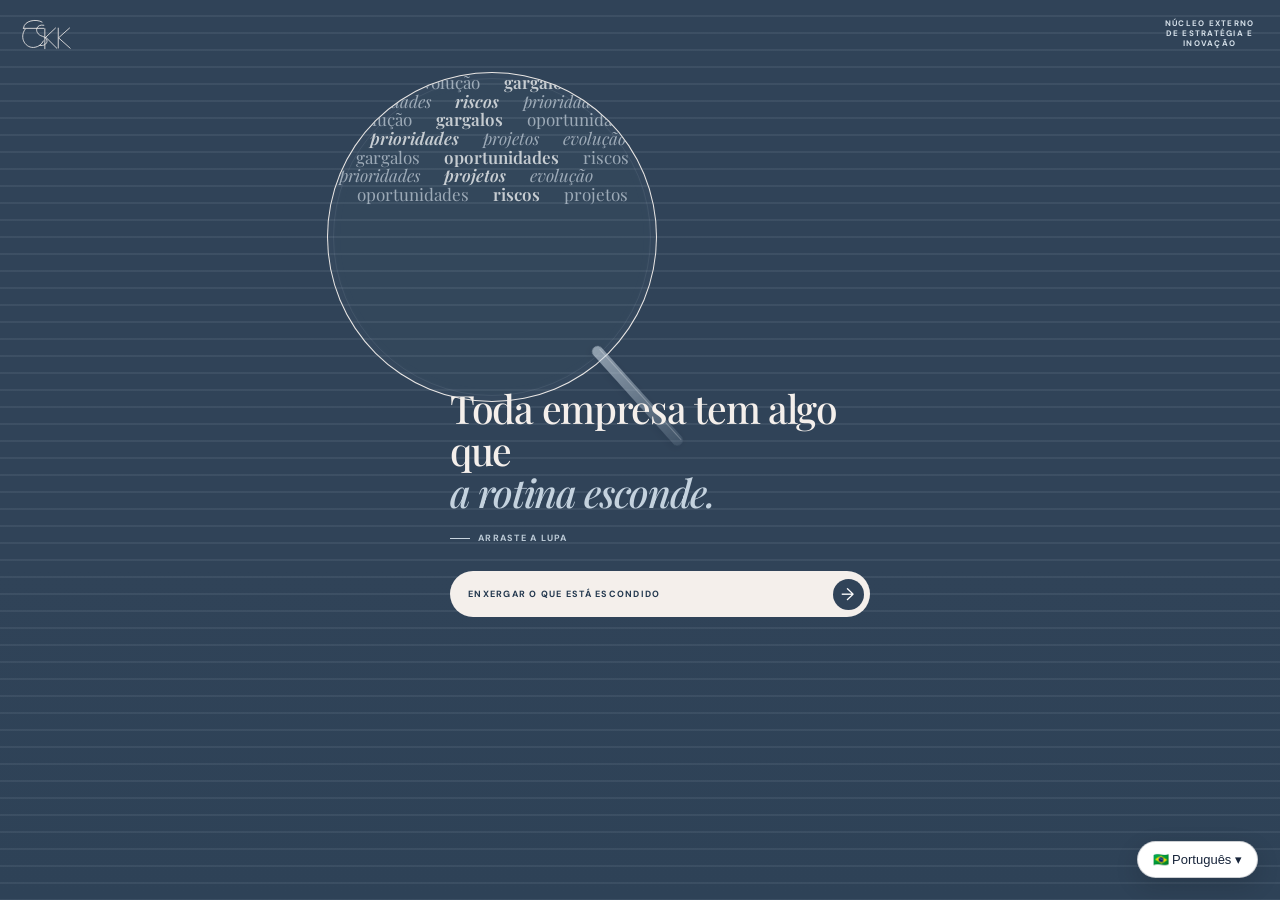
==== index.html @ 3abeeb2f "Corrige rastreamento da lupa com eventos globais do mouse e ponteiro" ====
<!DOCTYPE html>
<html lang="pt-BR">
<head>
<meta charset="UTF-8">
<meta name="viewport" content="width=device-width, initial-scale=1">
<meta name="theme-color" content="#304358">
<meta name="description" content="CSK — Núcleo Externo de Estratégia e Inovação. Toda empresa tem algo que a rotina esconde.">
<title>CSK · Núcleo Externo de Estratégia e Inovação</title>
<link rel="preconnect" href="https://fonts.googleapis.com">
<link rel="preconnect" href="https://fonts.gstatic.com" crossorigin>
<link href="https://fonts.googleapis.com/css2?family=DM+Sans:wght@400;500;600;700&family=Playfair+Display:ital,wght@0,500;0,600;1,500&display=swap" rel="stylesheet">
<style>
:root{--bg:#304358;--paper:#f4efeb;--soft:#b9c9d7;--line:rgba(207,220,232,.16);--ink:#304358}
*{box-sizing:border-box}
html,body{margin:0;width:100%;min-height:100%;background:var(--bg)}
body{min-height:100vh;min-height:100svh;overflow:hidden;color:var(--paper);font-family:"DM Sans",sans-serif}
.stage{position:relative;isolation:isolate;min-height:100vh;min-height:100svh;overflow:hidden;background:linear-gradient(180deg,#304358 0%,#304358 63%,#2e4257 100%)}
.stage:before{content:"";position:absolute;inset:0;z-index:-1;background:repeating-linear-gradient(to bottom,transparent 0,transparent 15px,var(--line) 16px,transparent 17px);pointer-events:none}
header{position:absolute;left:clamp(18px,1.3vw,25px);right:clamp(18px,1.3vw,25px);top:16px;display:flex;justify-content:space-between;align-items:flex-start;z-index:4}
.logo{display:block;width:61px;height:43px;color:#f3efed}
.logo svg{width:100%;height:100%;display:block}
.descriptor{margin-top:2px;text-align:center;color:#d4dfe8;font-size:8px;line-height:1.28;letter-spacing:1.25px;font-weight:700;text-transform:uppercase;min-width:105px}
main{position:relative;width:420px;margin-left:calc(50% - 190px);padding-top:72px;padding-bottom:42px}
.visual{height:318px;position:relative;width:330px;margin-left:-120px;pointer-events:none}
.lens{position:fixed;top:72px;left:calc(50% - 313px);z-index:1;width:330px;height:330px;border:1.5px solid rgba(246,242,239,.94);border-radius:50%;overflow:hidden;background:rgba(205,221,234,.025);box-shadow:inset 0 0 20px rgba(226,236,244,.035);pointer-events:none;user-select:none;will-change:left,top}
.lens:before{content:"";position:absolute;inset:5px;border:1px solid rgba(229,237,243,.07);border-radius:50%;pointer-events:none}
.lens:active{cursor:grabbing}
.reveal-field{position:fixed;inset:0;z-index:0;pointer-events:none;overflow:hidden;--reveal-x:39.3vw;--reveal-y:237px;mask-image:radial-gradient(circle 163px at var(--reveal-x) var(--reveal-y),#000 0 94%,transparent 100%);-webkit-mask-image:radial-gradient(circle 163px at var(--reveal-x) var(--reveal-y),#000 0 94%,transparent 100%)}\n.words{position:absolute;inset:-4px -42px;display:flex;flex-direction:column;justify-content:center;gap:17px;transform:rotate(-1deg);pointer-events:none}\n.reveal-field .words{inset:-20px -5%;gap:24px;justify-content:flex-start;top:10%;height:100%;transform:rotate(-2deg)}
.word-row{display:flex;justify-content:center;align-items:center;gap:24px;white-space:nowrap;font-family:"Playfair Display",serif;font-size:17px;line-height:1.1;color:rgba(221,231,239,.62);animation:drift 16s ease-in-out infinite alternate}
.word-row:nth-child(even){transform:translateX(-26px);font-style:italic;animation-duration:21s}
.word-row span:nth-child(2){color:rgba(240,242,242,.78);font-weight:600}
.handle{position:fixed;z-index:1;left:calc(50% - 46px);top:342px;width:130px;height:11px;border-radius:9px;background:linear-gradient(90deg,rgba(207,220,231,.6),rgba(180,198,213,.12));transform:rotate(48deg);transform-origin:left center;box-shadow:0 2px 9px rgba(13,27,42,.12);pointer-events:none;will-change:left,top}
.handle:after{content:"";position:absolute;left:5px;right:3px;top:2px;height:1px;background:rgba(255,255,255,.25)}
.copy{position:relative;z-index:2;margin-top:-3px;width:420px}
h1{margin:0 0 20px;font-family:"Playfair Display",serif;font-weight:500;font-size:clamp(34px,3.05vw,41px);line-height:1.08;letter-spacing:-1.3px;color:var(--paper)}
h1 em{display:block;color:#c4d2de;font-weight:500}
.instruction{display:flex;align-items:center;gap:8px;margin:0 0 27px 0;color:#bdcbd7;font-size:9px;line-height:1.2;font-weight:700;letter-spacing:1.25px;text-transform:uppercase}
.instruction:before{content:"";width:20px;height:1px;background:#c7d3dd}
.cta{display:flex;align-items:center;justify-content:space-between;width:420px;height:46px;padding:5px 6px 5px 18px;border-radius:30px;background:var(--paper);color:#24394f;text-decoration:none;font-size:9px;letter-spacing:1.25px;font-weight:700;transition:background .2s,transform .2s}
.cta:hover{background:#fffaf7;transform:translateY(-1px)}
.cta:focus-visible{outline:2px solid #b9dfe7;outline-offset:4px}
.arrow{width:31px;height:31px;border-radius:50%;display:grid;place-items:center;background:#304358;color:#fff;font-size:17px;font-weight:400;line-height:1}
@keyframes float-scene{0%,100%{transform:translateY(0)}50%{transform:translateY(-13px)}}
@keyframes drift{from{translate:-5px 0}to{translate:5px 0}}
@media(min-height:800px){main{padding-top:72px}}
@media(max-width:700px){
 body{overflow:auto}.stage{min-height:100svh;overflow:hidden}
 header{top:20px;left:20px;right:20px}.logo{width:55px;height:39px}.descriptor{font-size:7px;letter-spacing:1px}
 main{width:min(420px,calc(100% - 42px));margin:0 auto;padding-top:clamp(135px,20vh,175px);padding-bottom:36px}
 .visual{width:100%;height:clamp(250px,72vw,318px);margin-left:0}
 .lens{width:330px;height:330px;left:0;transform:none}
 .words{inset:-4px -35px;gap:15px}.word-row{font-size:15px;gap:18px}
 .handle{width:130px}
 .copy{width:100%;margin-top:-3px}h1{font-size:clamp(32px,8.6vw,40px);letter-spacing:-1px}
 .cta{width:100%;height:46px;font-size:8px;letter-spacing:.9px;padding-left:12px}
}

@media(max-width:360px){.word-row{font-size:13px;gap:13px}.cta{font-size:7px;letter-spacing:.7px}}
@media(prefers-reduced-motion:reduce){*,*:before,*:after{animation:none!important;transition:none!important}}
</style>
  <script src="i18n.js"></script>
</head>
<body>
<div class="stage">
<header>
<a class="logo" href="/" aria-label="CSK"><svg viewBox="0 0 100 66" role="img" aria-label="CSK"><g fill="none" stroke="currentColor" stroke-width="1.35"><path d="M8 18H43M9 18C10 5 30 2 40 8M12 19C1 34 13 52 28 49C34 48 39 44 42 38"/><path d="M43 13C28 10 26 27 40 31C53 35 48 48 35 46"/><path d="M44 18V52M44 34L62 17M46 33L64 51"/><path d="M66 17V51M66 34L85 17M67 34L86 51"/></g><text x="8" y="55" fill="currentColor" font-family="Georgia,serif" font-size="10" opacity=".7"> </text></svg></a>
<div class="descriptor">NÚCLEO EXTERNO<br>DE ESTRATÉGIA E<br>INOVAÇÃO</div>
</header>
<main>
<div class="visual" aria-label="Lupa com palavras ligadas à estratégia empresarial">
<div class="lens" id="lens" role="img" aria-label="Evolução, gargalos, riscos, prioridades, projetos e oportunidades">
<div class="words" aria-hidden="true">
<div class="word-row"><span>evolução</span><span>gargalos</span></div>
<div class="word-row"><span>oportunidades</span><span>riscos</span><span>prioridades</span></div>
<div class="word-row"><span>evolução</span><span>gargalos</span><span>oportunidades</span></div>
<div class="word-row"><span>riscos</span><span>prioridades</span><span>projetos</span><span>evolução</span></div>
<div class="word-row"><span>gargalos</span><span>oportunidades</span><span>riscos</span></div>
<div class="word-row"><span>prioridades</span><span>projetos</span><span>evolução</span></div>
<div class="word-row"><span>oportunidades</span><span>riscos</span><span>projetos</span></div>
</div></div><div class="handle" aria-hidden="true"></div>
</div>
<section class="copy">
<h1>Toda empresa tem algo<br>que <em>a rotina esconde.</em></h1>
<div class="instruction">ARRASTE A LUPA</div>
<a class="cta" href="/institucional.html"><span>ENXERGAR O QUE ESTÁ ESCONDIDO</span><span class="arrow" aria-hidden="true">→</span></a>
</section>
</main>
</div>
<script>
(function(){
  const lens=document.getElementById('lens');
  const handle=document.getElementById('handle');
  const field=document.getElementById('revealField');
  if(!lens||!handle||!field)return;
  let raf=0, currentX=0,currentY=72,targetX=0,targetY=72;
  const radius=165;
  function update(){
    const dx=targetX-currentX,dy=targetY-currentY;
    currentX+=dx*0.22; currentY+=dy*0.22;
    if(Math.abs(dx)<0.4)currentX=targetX;
    if(Math.abs(dy)<0.4)currentY=targetY;
    lens.style.left=currentX+'px';
    lens.style.top=currentY+'px';
    handle.style.left=(currentX+267)+'px';
    handle.style.top=(currentY+270)+'px';
    field.style.setProperty('--reveal-x',(currentX+radius)+'px');
    field.style.setProperty('--reveal-y',(currentY+radius)+'px');
    if(Math.abs(targetX-currentX)>.4||Math.abs(targetY-currentY)>.4)raf=requestAnimationFrame(update);
    else raf=0;
  }
  function onMove(event){
    targetX=Math.max(0,Math.min(window.innerWidth-330,event.clientX-165));
    targetY=Math.max(0,Math.min(window.innerHeight-330,event.clientY-165));
    if(!raf)raf=requestAnimationFrame(update);
  }
  function resetPosition(){
    targetX=Math.max(0,Math.min(window.innerWidth-330,window.innerWidth*.393-165));
    targetY=72;
    if(!raf)raf=requestAnimationFrame(update);
  }
  currentX=targetX=Math.max(0,Math.min(window.innerWidth-330,window.innerWidth*.393-165));
  lens.style.left=currentX+'px';lens.style.top=currentY+'px';
  handle.style.left=(currentX+267)+'px';handle.style.top=(currentY+270)+'px';
  field.style.setProperty('--reveal-x',(currentX+165)+'px');
  field.style.setProperty('--reveal-y',(currentY+165)+'px');
  document.addEventListener('mousemove',onMove,{passive:true});
  document.addEventListener('pointermove',onMove,{passive:true});
  window.addEventListener('resize',resetPosition);
})();
</script>
</body>
</html>
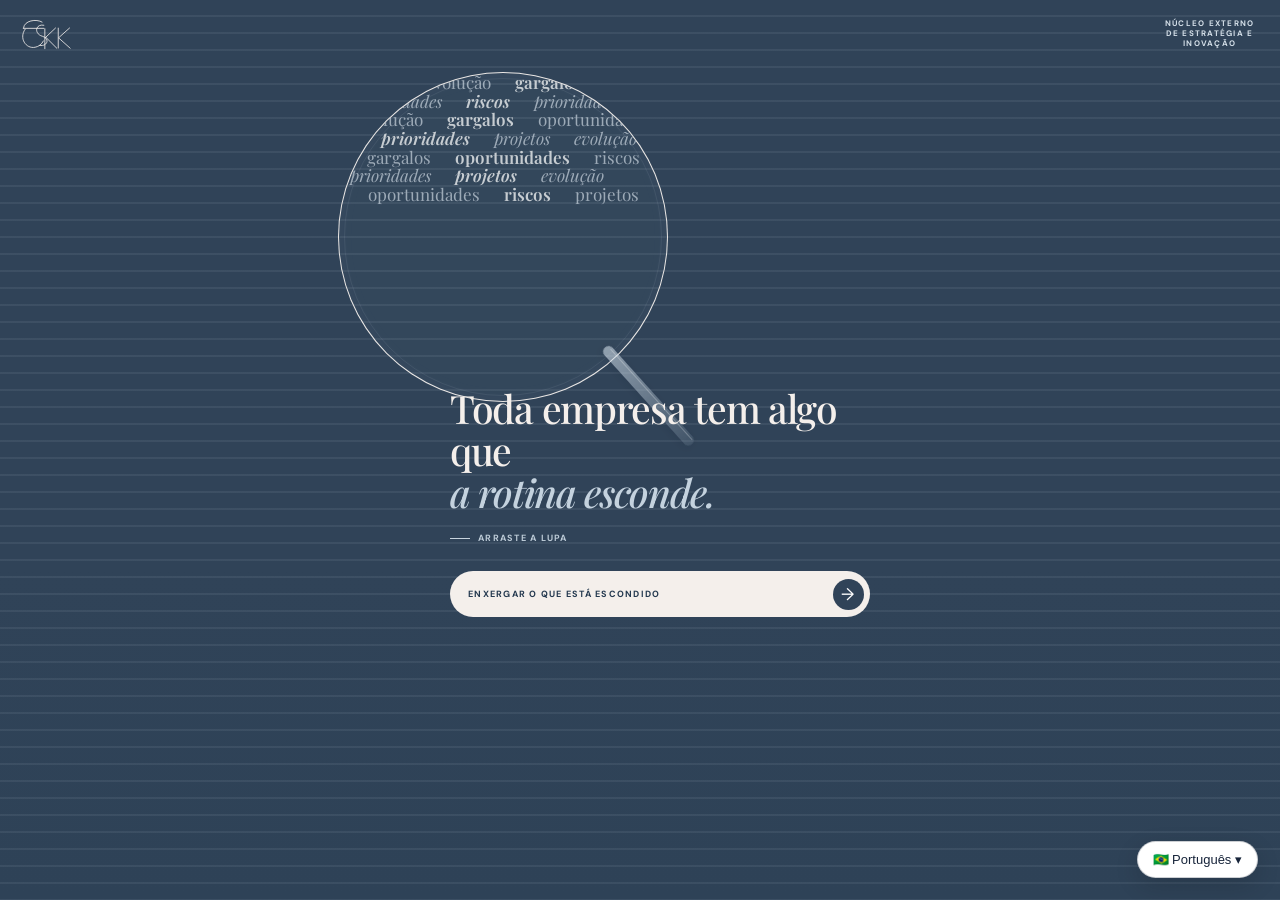
==== commit e2c6df6b: "Adiciona efeito de revelação em tela cheia ao botão principal" ====
--- a/index.html
+++ b/index.html
@@ -57,11 +57,48 @@
 
 @media(max-width:360px){.word-row{font-size:13px;gap:13px}.cta{font-size:7px;letter-spacing:.7px}}
 @media(prefers-reduced-motion:reduce){*,*:before,*:after{animation:none!important;transition:none!important}}
+
+/* Revelação em tela cheia acionada pelo botão principal */
+.full-reveal{position:absolute;inset:0;z-index:0;overflow:hidden;opacity:0;pointer-events:none;
+  background:radial-gradient(ellipse at 48% 88%,rgba(0,126,255,.92) 0%,rgba(0,91,201,.58) 25%,transparent 62%),
+             linear-gradient(180deg,#263b55 0%,#24466d 58%,#0758a8 100%);
+  transition:opacity 1s ease}
+.full-words{position:absolute;inset:7% -7% auto;display:flex;flex-direction:column;gap:25px;
+  transform:rotate(-2deg);width:114%;min-height:95%;justify-content:flex-start}
+.full-words .word-row{justify-content:space-around;gap:30px;font-size:clamp(15px,1.35vw,20px);
+  color:rgba(204,222,241,.58);animation:fullDrift 18s ease-in-out infinite alternate}
+.full-words .word-row:nth-child(even){animation-duration:23s}
+@keyframes fullDrift{from{translate:-18px 0}to{translate:18px 0}}
+.stage.is-revealed{background:linear-gradient(180deg,#263b55 0%,#24466d 58%,#0758a8 100%)}
+.stage.is-revealed .full-reveal{opacity:1}
+.stage.is-revealed .lens,.stage.is-revealed .handle{opacity:0;transform:scale(1.08);transition:opacity .8s ease,transform 1s ease}
+.stage.is-revealed .copy{transform:translateY(76px);transition:transform 1s cubic-bezier(.2,.75,.25,1)}
+.stage.is-revealed .instruction{opacity:.9}
+.stage.is-revealed .cta{box-shadow:0 12px 34px rgba(0,22,55,.22)}
+.lens,.handle{transition:opacity .8s ease,transform 1s ease}
+.copy{transition:transform 1s cubic-bezier(.2,.75,.25,1)}
+@media(max-width:700px){
+ .full-words{top:7%;gap:22px;width:145%;left:-22%}
+ .full-words .word-row{font-size:13px;gap:18px}
+ .stage.is-revealed .copy{transform:translateY(48px)}
+}
+@media(prefers-reduced-motion:reduce){.full-reveal,.lens,.handle,.copy{transition:none!important}}
+
 </style>
   <script src="i18n.js"></script>
 </head>
 <body>
 <div class="stage">
+<div class="full-reveal" aria-hidden="true">
+  <div class="full-words">
+    <div class="word-row"><span>evolução</span><span>gargalos</span><span>oportunidades</span><span>riscos</span><span>prioridades</span><span>projetos</span></div>
+    <div class="word-row"><span>prioridades</span><span>projetos</span><span>evolução</span><span>gargalos</span><span>oportunidades</span><span>riscos</span></div>
+    <div class="word-row"><span>gargalos</span><span>oportunidades</span><span>riscos</span><span>prioridades</span><span>projetos</span><span>evolução</span></div>
+    <div class="word-row"><span>riscos</span><span>prioridades</span><span>projetos</span><span>evolução</span><span>gargalos</span><span>oportunidades</span></div>
+    <div class="word-row"><span>oportunidades</span><span>riscos</span><span>prioridades</span><span>projetos</span><span>evolução</span><span>gargalos</span></div>
+    <div class="word-row"><span>evolução</span><span>projetos</span><span>gargalos</span><span>riscos</span><span>oportunidades</span><span>prioridades</span></div>
+  </div>
+</div>
 <header>
 <a class="logo" href="/" aria-label="CSK"><svg viewBox="0 0 100 66" role="img" aria-label="CSK"><g fill="none" stroke="currentColor" stroke-width="1.35"><path d="M8 18H43M9 18C10 5 30 2 40 8M12 19C1 34 13 52 28 49C34 48 39 44 42 38"/><path d="M43 13C28 10 26 27 40 31C53 35 48 48 35 46"/><path d="M44 18V52M44 34L62 17M46 33L64 51"/><path d="M66 17V51M66 34L85 17M67 34L86 51"/></g><text x="8" y="55" fill="currentColor" font-family="Georgia,serif" font-size="10" opacity=".7"> </text></svg></a>
 <div class="descriptor">NÚCLEO EXTERNO<br>DE ESTRATÉGIA E<br>INOVAÇÃO</div>
@@ -77,55 +114,66 @@
 <div class="word-row"><span>gargalos</span><span>oportunidades</span><span>riscos</span></div>
 <div class="word-row"><span>prioridades</span><span>projetos</span><span>evolução</span></div>
 <div class="word-row"><span>oportunidades</span><span>riscos</span><span>projetos</span></div>
-</div></div><div class="handle" aria-hidden="true"></div>
+</div></div><div class="handle" id="handle" aria-hidden="true"></div>
 </div>
 <section class="copy">
 <h1>Toda empresa tem algo<br>que <em>a rotina esconde.</em></h1>
 <div class="instruction">ARRASTE A LUPA</div>
-<a class="cta" href="/institucional.html"><span>ENXERGAR O QUE ESTÁ ESCONDIDO</span><span class="arrow" aria-hidden="true">→</span></a>
+<a class="cta" id="revealCta" href="/institucional.html" aria-expanded="false"><span>ENXERGAR O QUE ESTÁ ESCONDIDO</span><span class="arrow" aria-hidden="true">→</span></a>
 </section>
 </main>
 </div>
 <script>
-(function(){
-  const lens=document.getElementById('lens');
-  const handle=document.getElementById('handle');
-  const field=document.getElementById('revealField');
-  if(!lens||!handle||!field)return;
-  let raf=0, currentX=0,currentY=72,targetX=0,targetY=72;
-  const radius=165;
-  function update(){
-    const dx=targetX-currentX,dy=targetY-currentY;
-    currentX+=dx*0.22; currentY+=dy*0.22;
-    if(Math.abs(dx)<0.4)currentX=targetX;
-    if(Math.abs(dy)<0.4)currentY=targetY;
-    lens.style.left=currentX+'px';
-    lens.style.top=currentY+'px';
-    handle.style.left=(currentX+267)+'px';
-    handle.style.top=(currentY+270)+'px';
-    field.style.setProperty('--reveal-x',(currentX+radius)+'px');
-    field.style.setProperty('--reveal-y',(currentY+radius)+'px');
-    if(Math.abs(targetX-currentX)>.4||Math.abs(targetY-currentY)>.4)raf=requestAnimationFrame(update);
+(() => {
+  const stage=document.querySelector(".stage");
+  const lens=document.getElementById("lens");
+  const handle=document.getElementById("handle");
+  const cta=document.getElementById("revealCta");
+  const instruction=document.querySelector(".instruction");
+  if(!stage||!lens||!handle||!cta)return;
+
+  // O primeiro clique revela a composição completa; o clique seguinte segue para a página institucional.
+  cta.addEventListener("click",event=>{
+    if(!stage.classList.contains("is-revealed")){
+      event.preventDefault();
+      stage.classList.add("is-revealed");
+      cta.setAttribute("aria-expanded","true");
+      cta.querySelector("span:first-child").textContent="CONHEÇA A CSK E NOSSA ESTRATÉGIA";
+      if(instruction)instruction.textContent="NOVAS PERSPECTIVAS PARA SUA EMPRESA";
+    }
+  });
+
+  // Permite arrastar a lupa antes de ativar a revelação.
+  let dragging=false,raf=0;
+  let x=Math.max(0,Math.min(innerWidth-330,innerWidth*.393-165));
+  let y=72,tx=x,ty=y;
+  const paint=()=>{
+    const dx=tx-x,dy=ty-y;
+    x+=dx*.24;y+=dy*.24;
+    lens.style.left=x+"px";lens.style.top=y+"px";
+    handle.style.left=(x+267)+"px";handle.style.top=(y+270)+"px";
+    if(Math.abs(dx)>.5||Math.abs(dy)>.5)raf=requestAnimationFrame(paint);
     else raf=0;
-  }
-  function onMove(event){
-    targetX=Math.max(0,Math.min(window.innerWidth-330,event.clientX-165));
-    targetY=Math.max(0,Math.min(window.innerHeight-330,event.clientY-165));
-    if(!raf)raf=requestAnimationFrame(update);
-  }
-  function resetPosition(){
-    targetX=Math.max(0,Math.min(window.innerWidth-330,window.innerWidth*.393-165));
-    targetY=72;
-    if(!raf)raf=requestAnimationFrame(update);
-  }
-  currentX=targetX=Math.max(0,Math.min(window.innerWidth-330,window.innerWidth*.393-165));
-  lens.style.left=currentX+'px';lens.style.top=currentY+'px';
-  handle.style.left=(currentX+267)+'px';handle.style.top=(currentY+270)+'px';
-  field.style.setProperty('--reveal-x',(currentX+165)+'px');
-  field.style.setProperty('--reveal-y',(currentY+165)+'px');
-  document.addEventListener('mousemove',onMove,{passive:true});
-  document.addEventListener('pointermove',onMove,{passive:true});
-  window.addEventListener('resize',resetPosition);
+  };
+  lens.addEventListener("pointerdown",e=>{
+    if(stage.classList.contains("is-revealed"))return;
+    dragging=true;lens.setPointerCapture?.(e.pointerId);e.preventDefault();
+  });
+  window.addEventListener("pointermove",e=>{
+    if(!dragging)return;
+    tx=Math.max(0,Math.min(innerWidth-330,e.clientX-165));
+    ty=Math.max(0,Math.min(innerHeight-330,e.clientY-165));
+    if(!raf)raf=requestAnimationFrame(paint);
+  });
+  window.addEventListener("pointerup",()=>dragging=false);
+  window.addEventListener("pointercancel",()=>dragging=false);
+  window.addEventListener("resize",()=>{
+    if(dragging)return;
+    tx=Math.max(0,Math.min(innerWidth-330,innerWidth*.393-165));
+    if(!raf)raf=requestAnimationFrame(paint);
+  });
+  lens.style.left=x+"px";lens.style.top=y+"px";
+  handle.style.left=(x+267)+"px";handle.style.top=(y+270)+"px";
 })();
 </script>
 </body>
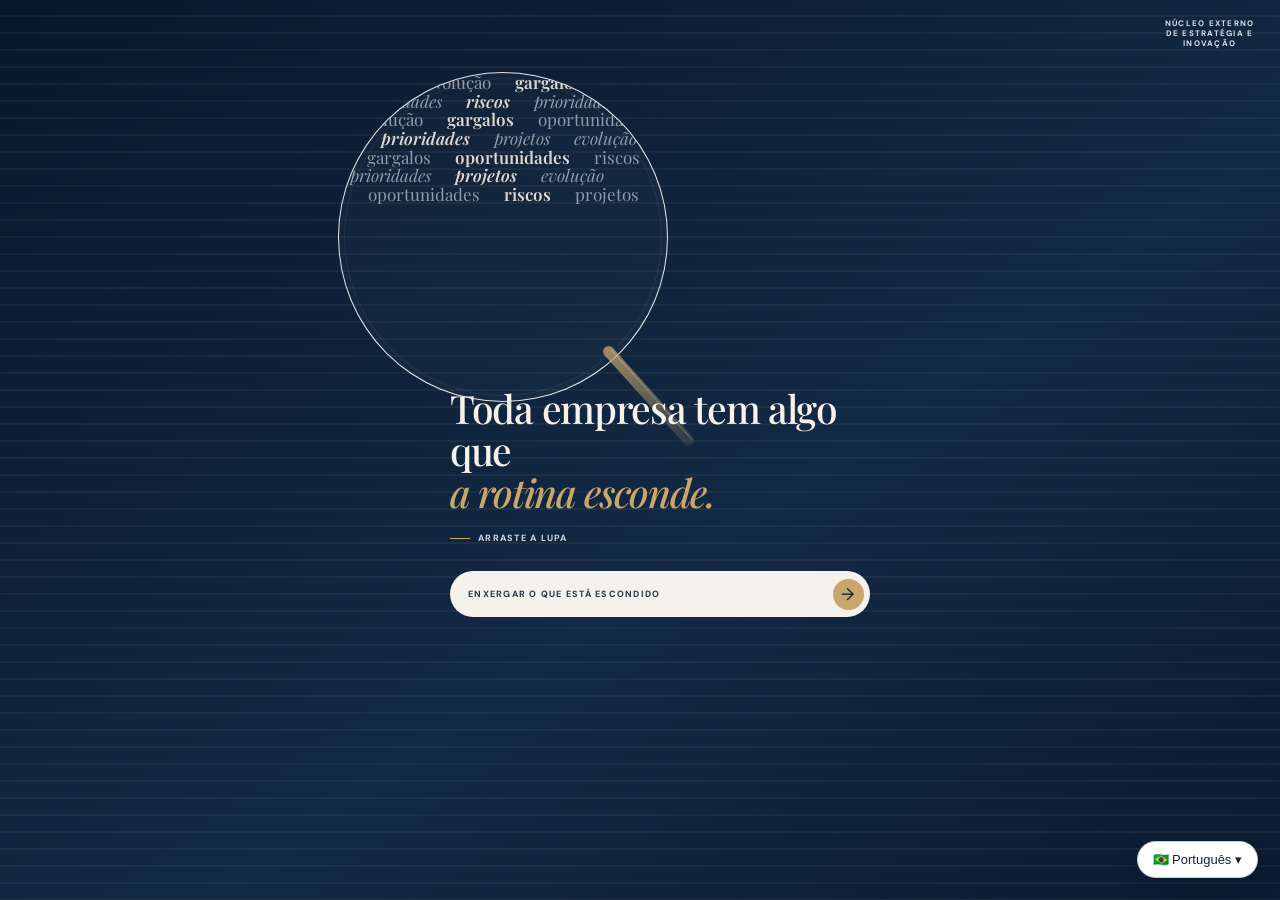
==== commit 5b05ebbb: "Atualiza identidade visual da página de entrada CSK" ====
--- a/index.html
+++ b/index.html
@@ -3,49 +3,49 @@
 <head>
 <meta charset="UTF-8">
 <meta name="viewport" content="width=device-width, initial-scale=1">
-<meta name="theme-color" content="#304358">
-<meta name="description" content="CSK — Núcleo Externo de Estratégia e Inovação. Toda empresa tem algo que a rotina esconde.">
-<title>CSK · Núcleo Externo de Estratégia e Inovação</title>
+<meta name="theme-color" content="#101f35">
+<meta name="description" content="CSK — Cardoso Sena Kruschewsky Advogados. Núcleo Externo de Estratégia e Inovação.">
+<title>CSK | Cardoso Sena Kruschewsky — Estratégia e Inovação</title>
 <link rel="preconnect" href="https://fonts.googleapis.com">
 <link rel="preconnect" href="https://fonts.gstatic.com" crossorigin>
 <link href="https://fonts.googleapis.com/css2?family=DM+Sans:wght@400;500;600;700&family=Playfair+Display:ital,wght@0,500;0,600;1,500&display=swap" rel="stylesheet">
 <style>
-:root{--bg:#304358;--paper:#f4efeb;--soft:#b9c9d7;--line:rgba(207,220,232,.16);--ink:#304358}
+:root{--bg:#101f35;--paper:#f5f1eb;--soft:#c9d4df;--line:rgba(222,198,153,.12);--ink:#101f35;--gold:#c9a66b}
 *{box-sizing:border-box}
 html,body{margin:0;width:100%;min-height:100%;background:var(--bg)}
 body{min-height:100vh;min-height:100svh;overflow:hidden;color:var(--paper);font-family:"DM Sans",sans-serif}
-.stage{position:relative;isolation:isolate;min-height:100vh;min-height:100svh;overflow:hidden;background:linear-gradient(180deg,#304358 0%,#304358 63%,#2e4257 100%)}
+.stage{position:relative;isolation:isolate;min-height:100vh;min-height:100svh;overflow:hidden;background:linear-gradient(145deg,#09172b 0%,#122944 58%,#0b1b31 100%)}
 .stage:before{content:"";position:absolute;inset:0;z-index:-1;background:repeating-linear-gradient(to bottom,transparent 0,transparent 15px,var(--line) 16px,transparent 17px);pointer-events:none}
 header{position:absolute;left:clamp(18px,1.3vw,25px);right:clamp(18px,1.3vw,25px);top:16px;display:flex;justify-content:space-between;align-items:flex-start;z-index:4}
-.logo{display:block;width:61px;height:43px;color:#f3efed}
-.logo svg{width:100%;height:100%;display:block}
-.descriptor{margin-top:2px;text-align:center;color:#d4dfe8;font-size:8px;line-height:1.28;letter-spacing:1.25px;font-weight:700;text-transform:uppercase;min-width:105px}
+.logo{display:block;width:auto;height:auto;color:#f5f1eb}
+.brand-lockup{display:flex;align-items:center;gap:13px;color:#f5f1eb;text-decoration:none}.brand-mark{font-family:"Playfair Display",serif;font-size:39px;line-height:1;letter-spacing:-5px;font-weight:500}.brand-divider{width:1px;height:43px;background:var(--gold);opacity:.9}.brand-name{font-family:"Playfair Display",serif;font-size:13px;line-height:1.05;letter-spacing:.02em;text-transform:uppercase}.brand-name small{display:block;margin-top:5px;color:var(--gold);font-family:"DM Sans",sans-serif;font-size:7px;letter-spacing:4px;font-weight:600}
+.descriptor{margin-top:2px;text-align:center;color:#d8e0e8;font-size:8px;line-height:1.28;letter-spacing:1.25px;font-weight:700;text-transform:uppercase;min-width:105px}
 main{position:relative;width:420px;margin-left:calc(50% - 190px);padding-top:72px;padding-bottom:42px}
 .visual{height:318px;position:relative;width:330px;margin-left:-120px;pointer-events:none}
 .lens{position:fixed;top:72px;left:calc(50% - 313px);z-index:1;width:330px;height:330px;border:1.5px solid rgba(246,242,239,.94);border-radius:50%;overflow:hidden;background:rgba(205,221,234,.025);box-shadow:inset 0 0 20px rgba(226,236,244,.035);pointer-events:none;user-select:none;will-change:left,top}
 .lens:before{content:"";position:absolute;inset:5px;border:1px solid rgba(229,237,243,.07);border-radius:50%;pointer-events:none}
 .lens:active{cursor:grabbing}
 .reveal-field{position:fixed;inset:0;z-index:0;pointer-events:none;overflow:hidden;--reveal-x:39.3vw;--reveal-y:237px;mask-image:radial-gradient(circle 163px at var(--reveal-x) var(--reveal-y),#000 0 94%,transparent 100%);-webkit-mask-image:radial-gradient(circle 163px at var(--reveal-x) var(--reveal-y),#000 0 94%,transparent 100%)}\n.words{position:absolute;inset:-4px -42px;display:flex;flex-direction:column;justify-content:center;gap:17px;transform:rotate(-1deg);pointer-events:none}\n.reveal-field .words{inset:-20px -5%;gap:24px;justify-content:flex-start;top:10%;height:100%;transform:rotate(-2deg)}
-.word-row{display:flex;justify-content:center;align-items:center;gap:24px;white-space:nowrap;font-family:"Playfair Display",serif;font-size:17px;line-height:1.1;color:rgba(221,231,239,.62);animation:drift 16s ease-in-out infinite alternate}
+.word-row{display:flex;justify-content:center;align-items:center;gap:24px;white-space:nowrap;font-family:"Playfair Display",serif;font-size:17px;line-height:1.1;color:rgba(222,228,236,.62);animation:drift 16s ease-in-out infinite alternate}
 .word-row:nth-child(even){transform:translateX(-26px);font-style:italic;animation-duration:21s}
-.word-row span:nth-child(2){color:rgba(240,242,242,.78);font-weight:600}
-.handle{position:fixed;z-index:1;left:calc(50% - 46px);top:342px;width:130px;height:11px;border-radius:9px;background:linear-gradient(90deg,rgba(207,220,231,.6),rgba(180,198,213,.12));transform:rotate(48deg);transform-origin:left center;box-shadow:0 2px 9px rgba(13,27,42,.12);pointer-events:none;will-change:left,top}
+.word-row span:nth-child(2){color:rgba(248,241,230,.88);font-weight:600}
+.handle{position:fixed;z-index:1;left:calc(50% - 46px);top:342px;width:130px;height:11px;border-radius:9px;background:linear-gradient(90deg,rgba(201,166,107,.78),rgba(201,166,107,.12));transform:rotate(48deg);transform-origin:left center;box-shadow:0 2px 9px rgba(13,27,42,.12);pointer-events:none;will-change:left,top}
 .handle:after{content:"";position:absolute;left:5px;right:3px;top:2px;height:1px;background:rgba(255,255,255,.25)}
 .copy{position:relative;z-index:2;margin-top:-3px;width:420px}
 h1{margin:0 0 20px;font-family:"Playfair Display",serif;font-weight:500;font-size:clamp(34px,3.05vw,41px);line-height:1.08;letter-spacing:-1.3px;color:var(--paper)}
-h1 em{display:block;color:#c4d2de;font-weight:500}
-.instruction{display:flex;align-items:center;gap:8px;margin:0 0 27px 0;color:#bdcbd7;font-size:9px;line-height:1.2;font-weight:700;letter-spacing:1.25px;text-transform:uppercase}
-.instruction:before{content:"";width:20px;height:1px;background:#c7d3dd}
+h1 em{display:block;color:var(--gold);font-weight:500}
+.instruction{display:flex;align-items:center;gap:8px;margin:0 0 27px 0;color:#d2dbe5;font-size:9px;line-height:1.2;font-weight:700;letter-spacing:1.25px;text-transform:uppercase}
+.instruction:before{content:"";width:20px;height:1px;background:var(--gold)}
 .cta{display:flex;align-items:center;justify-content:space-between;width:420px;height:46px;padding:5px 6px 5px 18px;border-radius:30px;background:var(--paper);color:#24394f;text-decoration:none;font-size:9px;letter-spacing:1.25px;font-weight:700;transition:background .2s,transform .2s}
 .cta:hover{background:#fffaf7;transform:translateY(-1px)}
 .cta:focus-visible{outline:2px solid #b9dfe7;outline-offset:4px}
-.arrow{width:31px;height:31px;border-radius:50%;display:grid;place-items:center;background:#304358;color:#fff;font-size:17px;font-weight:400;line-height:1}
+.arrow{width:31px;height:31px;border-radius:50%;display:grid;place-items:center;background:#c9a66b;color:#101f35;font-size:17px;font-weight:400;line-height:1}
 @keyframes float-scene{0%,100%{transform:translateY(0)}50%{transform:translateY(-13px)}}
 @keyframes drift{from{translate:-5px 0}to{translate:5px 0}}
 @media(min-height:800px){main{padding-top:72px}}
 @media(max-width:700px){
  body{overflow:auto}.stage{min-height:100svh;overflow:hidden}
- header{top:20px;left:20px;right:20px}.logo{width:55px;height:39px}.descriptor{font-size:7px;letter-spacing:1px}
+ header{top:20px;left:20px;right:20px}.brand-lockup{gap:8px}.brand-mark{font-size:32px;letter-spacing:-4px}.brand-divider{height:34px}.brand-name{font-size:9px}.brand-name small{font-size:6px;letter-spacing:2.8px}.descriptor{font-size:6px;letter-spacing:.8px;min-width:88px}
  main{width:min(420px,calc(100% - 42px));margin:0 auto;padding-top:clamp(135px,20vh,175px);padding-bottom:36px}
  .visual{width:100%;height:clamp(250px,72vw,318px);margin-left:0}
  .lens{width:330px;height:330px;left:0;transform:none}
@@ -61,7 +61,7 @@
 /* Revelação em tela cheia acionada pelo botão principal */
 .full-reveal{position:absolute;inset:0;z-index:0;overflow:hidden;opacity:0;pointer-events:none;
   background:radial-gradient(ellipse at 48% 88%,rgba(0,126,255,.92) 0%,rgba(0,91,201,.58) 25%,transparent 62%),
-             linear-gradient(180deg,#263b55 0%,#24466d 58%,#0758a8 100%);
+             linear-gradient(180deg,#09172b 0%,#142b47 58%,#0b1b31 100%);
   transition:opacity 1s ease}
 .full-words{position:absolute;inset:7% -7% auto;display:flex;flex-direction:column;gap:25px;
   transform:rotate(-2deg);width:114%;min-height:95%;justify-content:flex-start}
@@ -132,15 +132,19 @@
   const instruction=document.querySelector(".instruction");
   if(!stage||!lens||!handle||!cta)return;
 
-  // O primeiro clique revela a composição completa; o clique seguinte segue para a página institucional.
+  // Um único clique inicia a animação e redireciona automaticamente.
   cta.addEventListener("click",event=>{
-    if(!stage.classList.contains("is-revealed")){
-      event.preventDefault();
-      stage.classList.add("is-revealed");
-      cta.setAttribute("aria-expanded","true");
-      cta.querySelector("span:first-child").textContent="CONHEÇA A CSK E NOSSA ESTRATÉGIA";
-      if(instruction)instruction.textContent="NOVAS PERSPECTIVAS PARA SUA EMPRESA";
-    }
+    event.preventDefault();
+    if(stage.classList.contains("is-revealed"))return;
+    stage.classList.add("is-revealed");
+    cta.setAttribute("aria-expanded","true");
+    cta.setAttribute("aria-disabled","true");
+    cta.style.pointerEvents="none";
+    cta.querySelector("span:first-child").textContent="ACESSANDO A CSK...";
+    if(instruction)instruction.textContent="NOVAS PERSPECTIVAS PARA SUA EMPRESA";
+    window.setTimeout(()=>{
+      window.location.assign(cta.href);
+    },900);
   });
 
   // Permite arrastar a lupa antes de ativar a revelação.
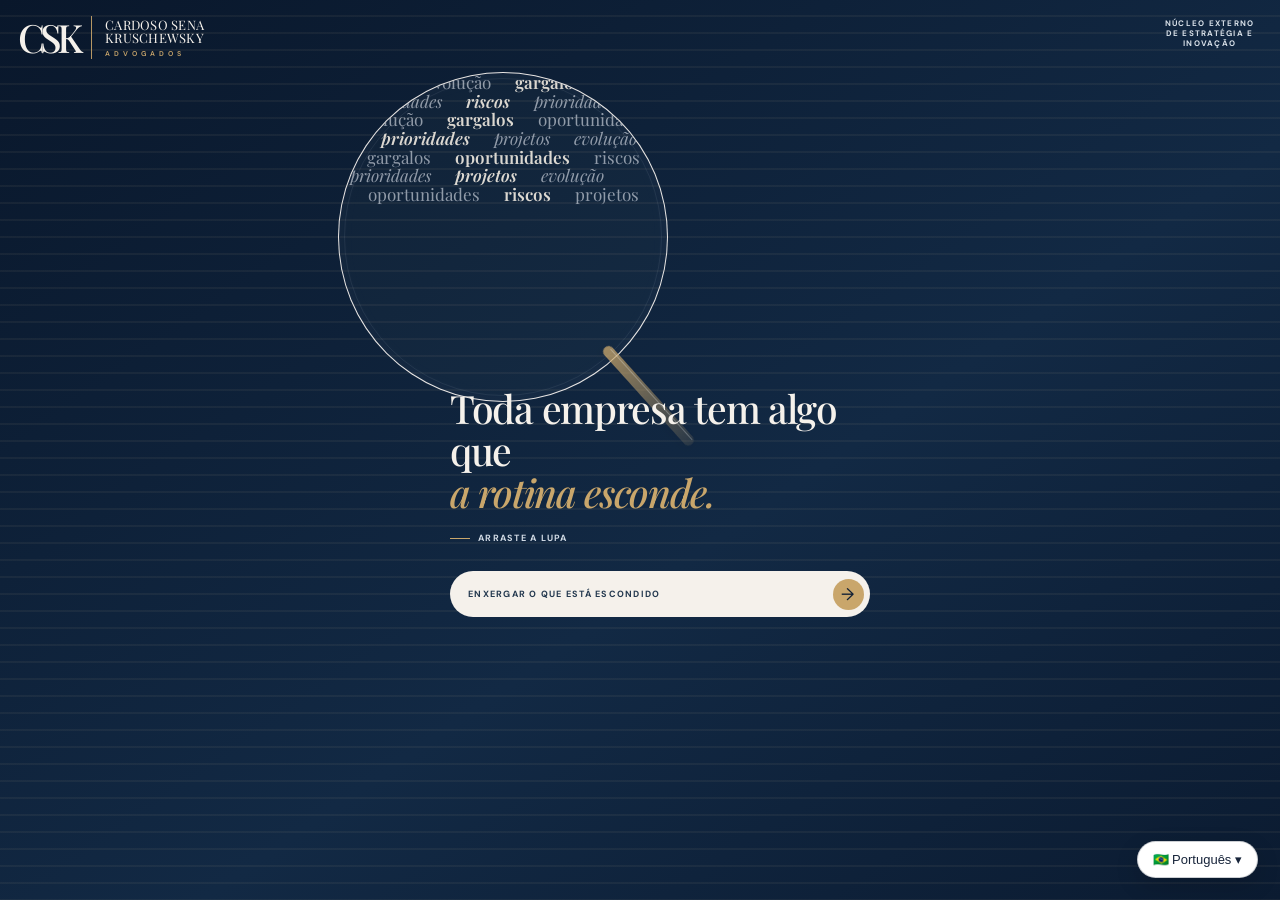
==== commit 617ffe66: "Aprimora assinatura visual CSK na página de entrada" ====
--- a/index.html
+++ b/index.html
@@ -60,7 +60,7 @@
 
 /* Revelação em tela cheia acionada pelo botão principal */
 .full-reveal{position:absolute;inset:0;z-index:0;overflow:hidden;opacity:0;pointer-events:none;
-  background:radial-gradient(ellipse at 48% 88%,rgba(0,126,255,.92) 0%,rgba(0,91,201,.58) 25%,transparent 62%),
+  background:radial-gradient(ellipse at 48% 88%,rgba(201,166,107,.30) 0%,rgba(201,166,107,.10) 25%,transparent 62%),
              linear-gradient(180deg,#09172b 0%,#142b47 58%,#0b1b31 100%);
   transition:opacity 1s ease}
 .full-words{position:absolute;inset:7% -7% auto;display:flex;flex-direction:column;gap:25px;
@@ -100,7 +100,7 @@
   </div>
 </div>
 <header>
-<a class="logo" href="/" aria-label="CSK"><svg viewBox="0 0 100 66" role="img" aria-label="CSK"><g fill="none" stroke="currentColor" stroke-width="1.35"><path d="M8 18H43M9 18C10 5 30 2 40 8M12 19C1 34 13 52 28 49C34 48 39 44 42 38"/><path d="M43 13C28 10 26 27 40 31C53 35 48 48 35 46"/><path d="M44 18V52M44 34L62 17M46 33L64 51"/><path d="M66 17V51M66 34L85 17M67 34L86 51"/></g><text x="8" y="55" fill="currentColor" font-family="Georgia,serif" font-size="10" opacity=".7"> </text></svg></a>
+<a class="brand-lockup" href="/" aria-label="CSK — Cardoso Sena Kruschewsky Advogados"><span class="brand-mark">CSK</span><span class="brand-divider" aria-hidden="true"></span><span class="brand-name">CARDOSO SENA<br>KRUSCHEWSKY<small>ADVOGADOS</small></span></a>
 <div class="descriptor">NÚCLEO EXTERNO<br>DE ESTRATÉGIA E<br>INOVAÇÃO</div>
 </header>
 <main>
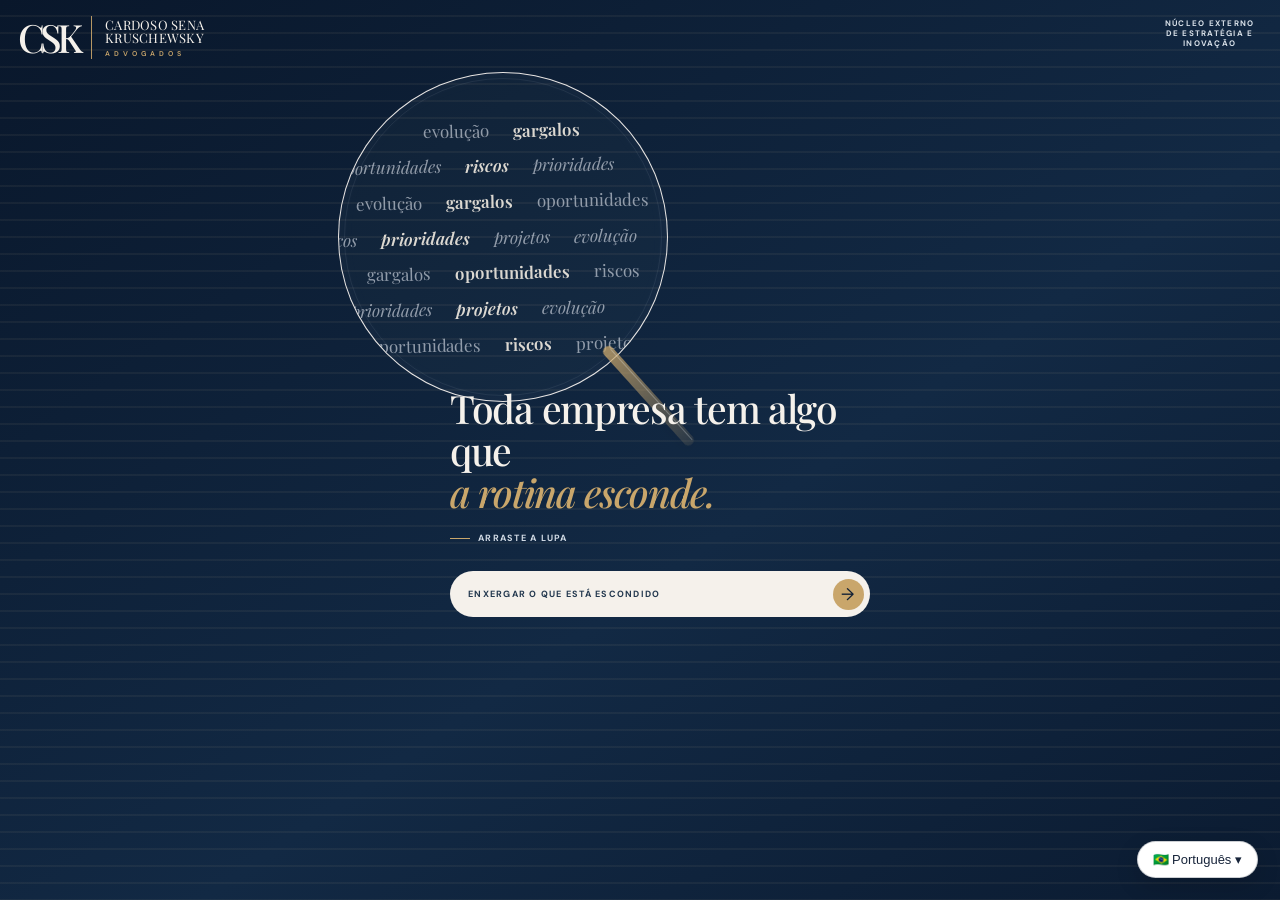
==== commit b507008a: "Corrige separadores de regras CSS da página de entrada" ====
--- a/index.html
+++ b/index.html
@@ -25,7 +25,9 @@
 .lens{position:fixed;top:72px;left:calc(50% - 313px);z-index:1;width:330px;height:330px;border:1.5px solid rgba(246,242,239,.94);border-radius:50%;overflow:hidden;background:rgba(205,221,234,.025);box-shadow:inset 0 0 20px rgba(226,236,244,.035);pointer-events:none;user-select:none;will-change:left,top}
 .lens:before{content:"";position:absolute;inset:5px;border:1px solid rgba(229,237,243,.07);border-radius:50%;pointer-events:none}
 .lens:active{cursor:grabbing}
-.reveal-field{position:fixed;inset:0;z-index:0;pointer-events:none;overflow:hidden;--reveal-x:39.3vw;--reveal-y:237px;mask-image:radial-gradient(circle 163px at var(--reveal-x) var(--reveal-y),#000 0 94%,transparent 100%);-webkit-mask-image:radial-gradient(circle 163px at var(--reveal-x) var(--reveal-y),#000 0 94%,transparent 100%)}\n.words{position:absolute;inset:-4px -42px;display:flex;flex-direction:column;justify-content:center;gap:17px;transform:rotate(-1deg);pointer-events:none}\n.reveal-field .words{inset:-20px -5%;gap:24px;justify-content:flex-start;top:10%;height:100%;transform:rotate(-2deg)}
+.reveal-field{position:fixed;inset:0;z-index:0;pointer-events:none;overflow:hidden;--reveal-x:39.3vw;--reveal-y:237px;mask-image:radial-gradient(circle 163px at var(--reveal-x) var(--reveal-y),#000 0 94%,transparent 100%);-webkit-mask-image:radial-gradient(circle 163px at var(--reveal-x) var(--reveal-y),#000 0 94%,transparent 100%)}
+.words{position:absolute;inset:-4px -42px;display:flex;flex-direction:column;justify-content:center;gap:17px;transform:rotate(-1deg);pointer-events:none}
+.reveal-field .words{inset:-20px -5%;gap:24px;justify-content:flex-start;top:10%;height:100%;transform:rotate(-2deg)}
 .word-row{display:flex;justify-content:center;align-items:center;gap:24px;white-space:nowrap;font-family:"Playfair Display",serif;font-size:17px;line-height:1.1;color:rgba(222,228,236,.62);animation:drift 16s ease-in-out infinite alternate}
 .word-row:nth-child(even){transform:translateX(-26px);font-style:italic;animation-duration:21s}
 .word-row span:nth-child(2){color:rgba(248,241,230,.88);font-weight:600}
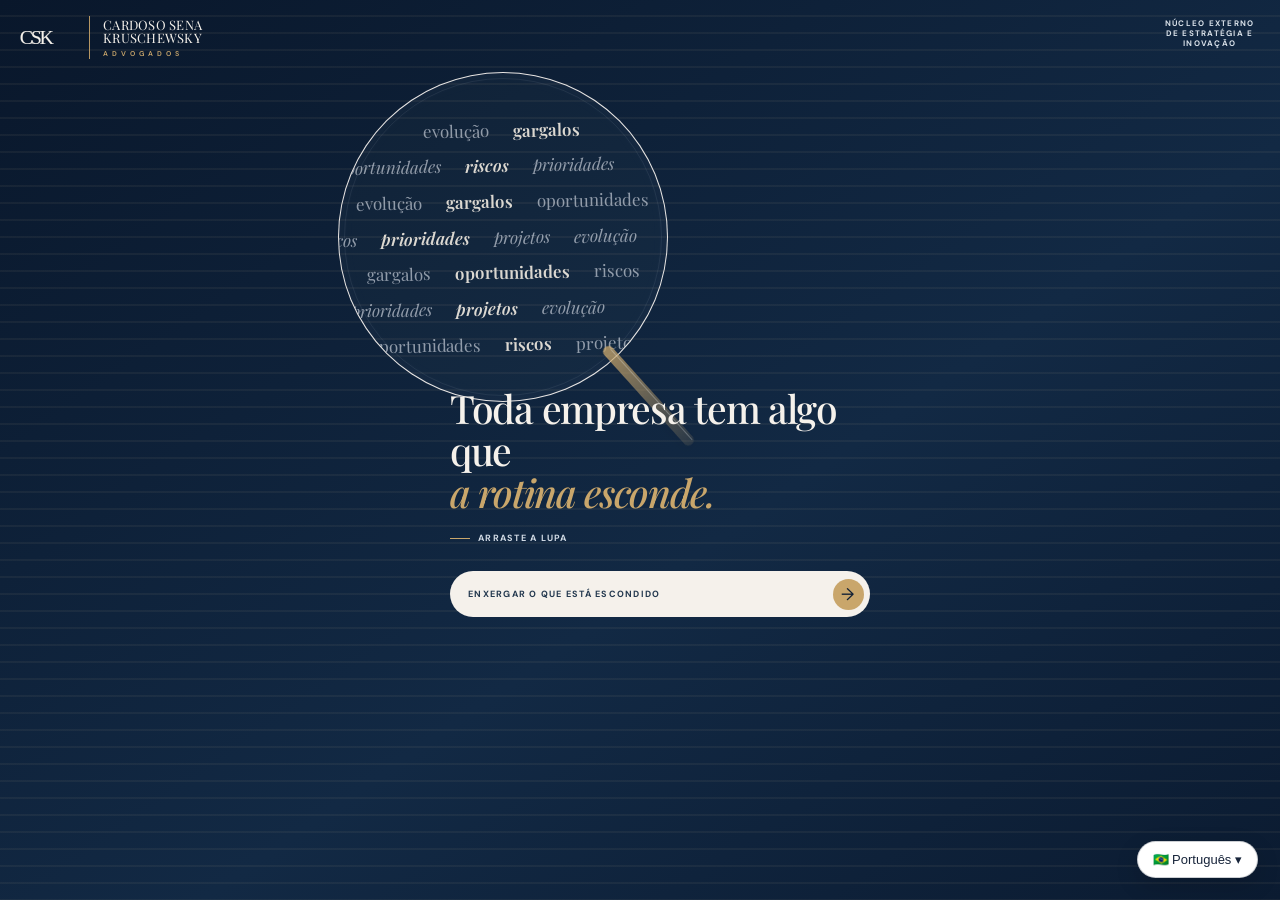
==== commit 37fe5f85: "Melhora nitidez do logotipo CSK no cabeçalho" ====
--- a/index.html
+++ b/index.html
@@ -18,7 +18,7 @@
 .stage:before{content:"";position:absolute;inset:0;z-index:-1;background:repeating-linear-gradient(to bottom,transparent 0,transparent 15px,var(--line) 16px,transparent 17px);pointer-events:none}
 header{position:absolute;left:clamp(18px,1.3vw,25px);right:clamp(18px,1.3vw,25px);top:16px;display:flex;justify-content:space-between;align-items:flex-start;z-index:4}
 .logo{display:block;width:auto;height:auto;color:#f5f1eb}
-.brand-lockup{display:flex;align-items:center;gap:13px;color:#f5f1eb;text-decoration:none}.brand-mark{font-family:"Playfair Display",serif;font-size:39px;line-height:1;letter-spacing:-5px;font-weight:500}.brand-divider{width:1px;height:43px;background:var(--gold);opacity:.9}.brand-name{font-family:"Playfair Display",serif;font-size:13px;line-height:1.05;letter-spacing:.02em;text-transform:uppercase}.brand-name small{display:block;margin-top:5px;color:var(--gold);font-family:"DM Sans",sans-serif;font-size:7px;letter-spacing:4px;font-weight:600}
+.brand-lockup{display:flex;align-items:center;gap:13px;color:#f5f1eb;text-decoration:none}.brand-mark{display:block;width:58px;height:30px;object-fit:contain;object-position:left center;flex:0 0 auto;image-rendering:auto;-webkit-transform:translateZ(0);transform:translateZ(0)}.brand-divider{width:1px;height:43px;background:var(--gold);opacity:.9}.brand-name{font-family:"Playfair Display",serif;font-size:13px;line-height:1.05;letter-spacing:.02em;text-transform:uppercase}.brand-name small{display:block;margin-top:5px;color:var(--gold);font-family:"DM Sans",sans-serif;font-size:7px;letter-spacing:4px;font-weight:600}
 .descriptor{margin-top:2px;text-align:center;color:#d8e0e8;font-size:8px;line-height:1.28;letter-spacing:1.25px;font-weight:700;text-transform:uppercase;min-width:105px}
 main{position:relative;width:420px;margin-left:calc(50% - 190px);padding-top:72px;padding-bottom:42px}
 .visual{height:318px;position:relative;width:330px;margin-left:-120px;pointer-events:none}
@@ -47,7 +47,7 @@
 @media(min-height:800px){main{padding-top:72px}}
 @media(max-width:700px){
  body{overflow:auto}.stage{min-height:100svh;overflow:hidden}
- header{top:20px;left:20px;right:20px}.brand-lockup{gap:8px}.brand-mark{font-size:32px;letter-spacing:-4px}.brand-divider{height:34px}.brand-name{font-size:9px}.brand-name small{font-size:6px;letter-spacing:2.8px}.descriptor{font-size:6px;letter-spacing:.8px;min-width:88px}
+ header{top:20px;left:20px;right:20px}.brand-lockup{gap:8px}.brand-mark{width:49px;height:27px}.brand-divider{height:34px}.brand-name{font-size:9px}.brand-name small{font-size:6px;letter-spacing:2.8px}.descriptor{font-size:6px;letter-spacing:.8px;min-width:88px}
  main{width:min(420px,calc(100% - 42px));margin:0 auto;padding-top:clamp(135px,20vh,175px);padding-bottom:36px}
  .visual{width:100%;height:clamp(250px,72vw,318px);margin-left:0}
  .lens{width:330px;height:330px;left:0;transform:none}
@@ -102,7 +102,7 @@
   </div>
 </div>
 <header>
-<a class="brand-lockup" href="/" aria-label="CSK — Cardoso Sena Kruschewsky Advogados"><span class="brand-mark">CSK</span><span class="brand-divider" aria-hidden="true"></span><span class="brand-name">CARDOSO SENA<br>KRUSCHEWSKY<small>ADVOGADOS</small></span></a>
+<a class="brand-lockup" href="/" aria-label="CSK — Cardoso Sena Kruschewsky Advogados"><img class="brand-mark" src="/assets/logo-csk.svg" alt="CSK"><span class="brand-divider" aria-hidden="true"></span><span class="brand-name">CARDOSO SENA<br>KRUSCHEWSKY<small>ADVOGADOS</small></span></a>
 <div class="descriptor">NÚCLEO EXTERNO<br>DE ESTRATÉGIA E<br>INOVAÇÃO</div>
 </header>
 <main>
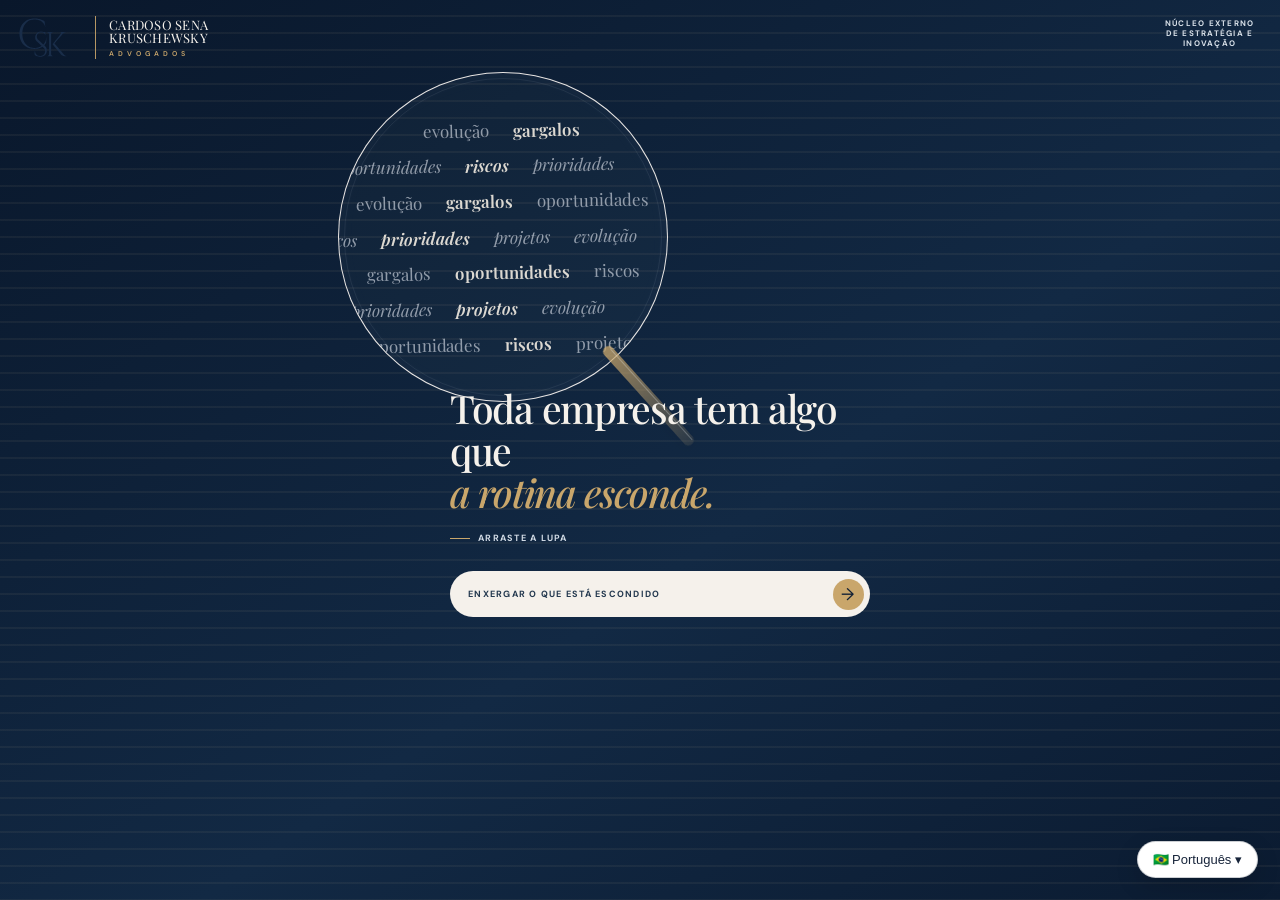
==== commit dfc9becc: "Ajusta proporção do logotipo oficial no cabeçalho" ====
--- a/index.html
+++ b/index.html
@@ -18,7 +18,7 @@
 .stage:before{content:"";position:absolute;inset:0;z-index:-1;background:repeating-linear-gradient(to bottom,transparent 0,transparent 15px,var(--line) 16px,transparent 17px);pointer-events:none}
 header{position:absolute;left:clamp(18px,1.3vw,25px);right:clamp(18px,1.3vw,25px);top:16px;display:flex;justify-content:space-between;align-items:flex-start;z-index:4}
 .logo{display:block;width:auto;height:auto;color:#f5f1eb}
-.brand-lockup{display:flex;align-items:center;gap:13px;color:#f5f1eb;text-decoration:none}.brand-mark{display:block;width:58px;height:30px;object-fit:contain;object-position:left center;flex:0 0 auto;image-rendering:auto;-webkit-transform:translateZ(0);transform:translateZ(0)}.brand-divider{width:1px;height:43px;background:var(--gold);opacity:.9}.brand-name{font-family:"Playfair Display",serif;font-size:13px;line-height:1.05;letter-spacing:.02em;text-transform:uppercase}.brand-name small{display:block;margin-top:5px;color:var(--gold);font-family:"DM Sans",sans-serif;font-size:7px;letter-spacing:4px;font-weight:600}
+.brand-lockup{display:flex;align-items:center;gap:13px;color:#f5f1eb;text-decoration:none}.brand-mark{display:block;width:64px;height:42px;object-fit:contain;object-position:left center;flex:0 0 auto;image-rendering:auto;-webkit-transform:translateZ(0);transform:translateZ(0)}.brand-divider{width:1px;height:43px;background:var(--gold);opacity:.9}.brand-name{font-family:"Playfair Display",serif;font-size:13px;line-height:1.05;letter-spacing:.02em;text-transform:uppercase}.brand-name small{display:block;margin-top:5px;color:var(--gold);font-family:"DM Sans",sans-serif;font-size:7px;letter-spacing:4px;font-weight:600}
 .descriptor{margin-top:2px;text-align:center;color:#d8e0e8;font-size:8px;line-height:1.28;letter-spacing:1.25px;font-weight:700;text-transform:uppercase;min-width:105px}
 main{position:relative;width:420px;margin-left:calc(50% - 190px);padding-top:72px;padding-bottom:42px}
 .visual{height:318px;position:relative;width:330px;margin-left:-120px;pointer-events:none}
@@ -47,7 +47,7 @@
 @media(min-height:800px){main{padding-top:72px}}
 @media(max-width:700px){
  body{overflow:auto}.stage{min-height:100svh;overflow:hidden}
- header{top:20px;left:20px;right:20px}.brand-lockup{gap:8px}.brand-mark{width:49px;height:27px}.brand-divider{height:34px}.brand-name{font-size:9px}.brand-name small{font-size:6px;letter-spacing:2.8px}.descriptor{font-size:6px;letter-spacing:.8px;min-width:88px}
+ header{top:20px;left:20px;right:20px}.brand-lockup{gap:8px}.brand-mark{width:54px;height:36px}.brand-divider{height:34px}.brand-name{font-size:9px}.brand-name small{font-size:6px;letter-spacing:2.8px}.descriptor{font-size:6px;letter-spacing:.8px;min-width:88px}
  main{width:min(420px,calc(100% - 42px));margin:0 auto;padding-top:clamp(135px,20vh,175px);padding-bottom:36px}
  .visual{width:100%;height:clamp(250px,72vw,318px);margin-left:0}
  .lens{width:330px;height:330px;left:0;transform:none}
